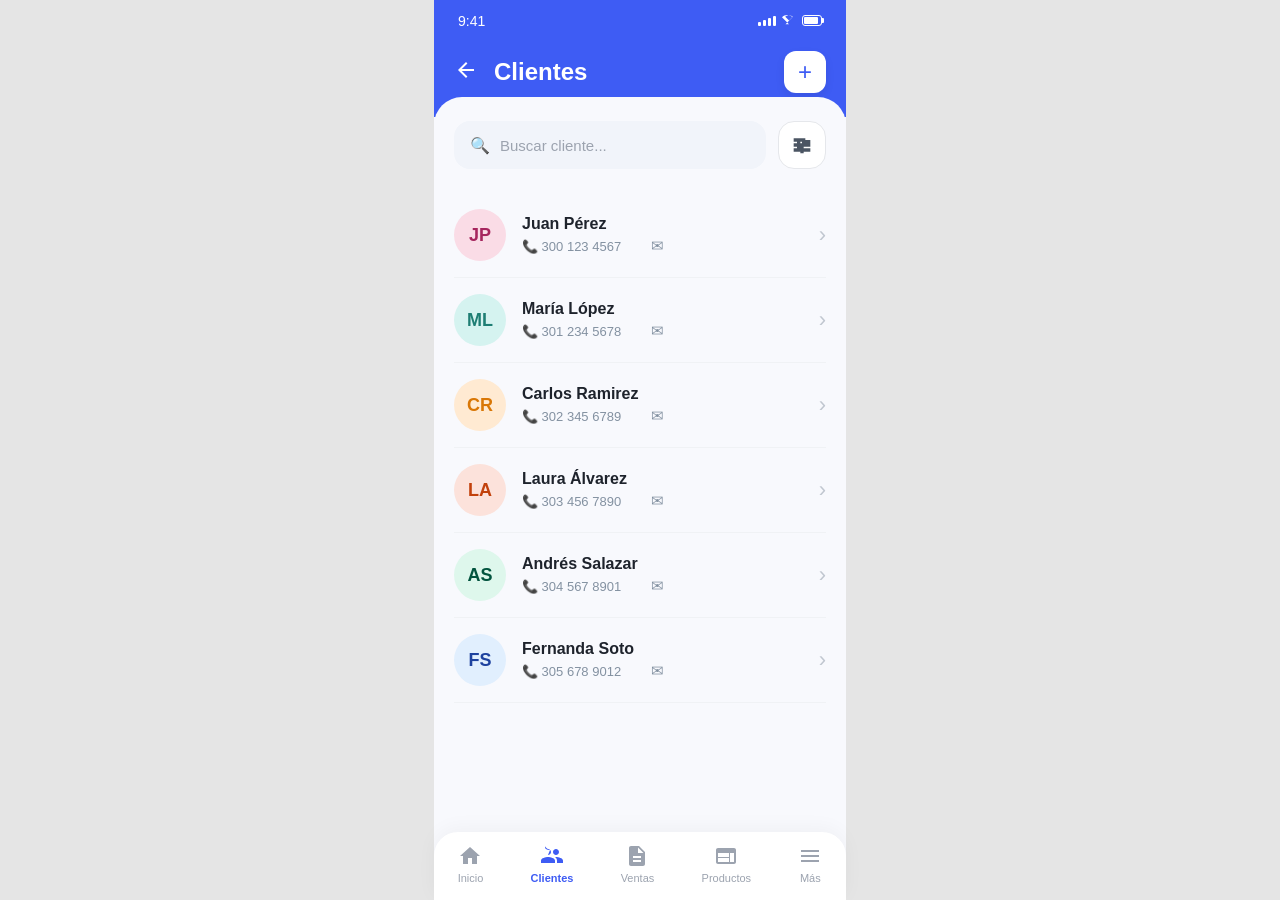
==== paginas/clientes.html @ b9015985 "se agrego clientes.html y clientes.css" ====
<!DOCTYPE html>
<html lang="es">
<head>
    <meta charset="UTF-8">
    <meta name="viewport" content="width=device-width, initial-scale=1.0">
    <title>ClienGo Clientes</title>
    <link rel="stylesheet" href="../Css/clientes.css">
</head>
<body>

    <div class="app-container content-white-bg">
        
        <div class="top-blue-container">
            <div class="status-bar">
                <div class="status-time">9:41</div>
                <div class="status-icons">
                    <div class="icon-signal">
                        <span></span><span></span><span></span><span></span>
                    </div>
                    <div class="icon-wifi">
                        <svg width="14" height="14" viewBox="0 0 24 24" fill="currentColor"><path d="M12 21l-12-12c2.4-2.4 5.6-3.7 9-3.7s6.6 1.3 9 3.7l-12 12zm0-15.5c-2.4 0-4.7.9-6.4 2.6l6.4 6.4 6.4-6.4c-1.7-1.7-4-2.6-6.4-2.6z"/></svg>
                    </div>
                    <div class="icon-battery">
                        <div class="icon-battery-level"></div>
                    </div>
                </div>
            </div>

            <header class="header-inline">
                <div class="header-back-title">
                    <div class="back-btn">
                        <svg viewBox="0 0 24 24"><path d="M20 11H7.83l5.59-5.59L12 4l-8 8 8 8 1.41-1.41L7.83 13H20v-2z"/></svg>
                    </div>
                    <h1>Clientes</h1>
                </div>
                <button class="add-btn">+</button>
            </header>
        </div>

        <div class="main-content">
            
            <div class="search-filter-container">
                <div class="search-box">
                    <span class="search-icon">🔍</span>
                    <input type="text" placeholder="Buscar cliente..." disabled>
                </div>
                <button class="filter-btn">
                    <svg viewBox="0 0 24 24"><path d="M3 17v2h6v-2H3zM3 5v2h10V5H3zm10 16v-2h8v-2h-8v-2h-2v6h2zM7 9v2H3v2h4v2h2V9H7zm14 4v-2H11v2h10zm-6-4h6V7h-6V5h-2v6h2V9z"/></svg>
                </button>
            </div>

            <div class="clients-list">
                
                <div class="client-item">
                    <div class="avatar-circle av-pink">JP</div>
                    <div class="client-info">
                        <h2>Juan Pérez</h2>
                        <div class="client-meta">
                            <span class="meta-phone">📞 300 123 4567</span>
                            <span class="meta-mail">✉</span>
                        </div>
                    </div>
                    <div class="arrow-right">›</div>
                </div>

                <div class="client-item">
                    <div class="avatar-circle av-teal">ML</div>
                    <div class="client-info">
                        <h2>María López</h2>
                        <div class="client-meta">
                            <span class="meta-phone">📞 301 234 5678</span>
                            <span class="meta-mail">✉</span>
                        </div>
                    </div>
                    <div class="arrow-right">›</div>
                </div>

                <div class="client-item">
                    <div class="avatar-circle av-orange">CR</div>
                    <div class="client-info">
                        <h2>Carlos Ramirez</h2>
                        <div class="client-meta">
                            <span class="meta-phone">📞 302 345 6789</span>
                            <span class="meta-mail">✉</span>
                        </div>
                    </div>
                    <div class="arrow-right">›</div>
                </div>

                <div class="client-item">
                    <div class="avatar-circle av-peach">LA</div>
                    <div class="client-info">
                        <h2>Laura Álvarez</h2>
                        <div class="client-meta">
                            <span class="meta-phone">📞 303 456 7890</span>
                            <span class="meta-mail">✉</span>
                        </div>
                    </div>
                    <div class="arrow-right">›</div>
                </div>

                <div class="client-item">
                    <div class="avatar-circle av-green">AS</div>
                    <div class="client-info">
                        <h2>Andrés Salazar</h2>
                        <div class="client-meta">
                            <span class="meta-phone">📞 304 567 8901</span>
                            <span class="meta-mail">✉</span>
                        </div>
                    </div>
                    <div class="arrow-right">›</div>
                </div>

                <div class="client-item">
                    <div class="avatar-circle av-blue">FS</div>
                    <div class="client-info">
                        <h2>Fernanda Soto</h2>
                        <div class="client-meta">
                            <span class="meta-phone">📞 305 678 9012</span>
                            <span class="meta-mail">✉</span>
                        </div>
                    </div>
                    <div class="arrow-right">›</div>
                </div>

            </div>
        </div>

        <nav class="bottom-nav">
            <div class="nav-item">
                <svg viewBox="0 0 24 24"><path d="M10 20v-6h4v6h5v-8h3L12 3 2 12h3v8z"/></svg>
                <div>Inicio</div>
            </div>
            <div class="nav-item active">
                <svg viewBox="0 0 24 24"><path d="M16 11c1.66 0 2.99-1.34 2.99-3S17.66 5 16 5c-1.66 0-3 1.34-3 3s1.34 3 3 3zm-8 0c1.66 0 2.99-1.34 2.99-3S9.66 5 8 5C6.34 5 5 1.34 5 3s1.34 3 5 3zm0 2c-2.33 0-7 1.17-7 3.5V19h14v-2.5c0-2.33-4.67-3.5-7-3.5zm8 0c-.29 0-.62.02-.97.05 1.16.84 1.97 1.97 1.97 3.45V19h6v-2.5c0-2.33-4.67-3.5-7-3.5z"/></svg>
                <div>Clientes</div>
            </div>
            <div class="nav-item">
                <svg viewBox="0 0 24 24"><path d="M14 2H6c-1.1 0-1.99.89-1.99 2L4 20c0 1.1.89 2 1.99 2H18c1.1 0 2-.9 2-2V8l-6-6zm2 16H8v-2h8v2zm0-4H8v-2h8v2zm-3-5V3.5L18.5 9H13z"/></svg>
                <div>Ventas</div>
            </div>
            <div class="nav-item">
                <svg viewBox="0 0 24 24"><path d="M20 4H4c-1.1 0-1.99.89-1.99 2L2 18c0 1.1.9 2 2 2h16c1.1 0 2-.9 2-2V6c0-1.1-.9-2-2-2zm-5 14H4v-4h11v4zm0-5H4V9h11v4zm5 5h-4V9h4v9z"/></svg>
                <div>Productos</div>
            </div>
            <div class="nav-item">
                <svg viewBox="0 0 24 24"><path d="M3 18h18v-2H3v2zm0-5h18v-2H3v2zm0-7v2h18V6H3z"/></svg>
                <div>Más</div>
            </div>
        </nav>
    </div>
</body>
</html>
---- Css/clientes.css ----
/* --- RESET & VARIABLES GLOBALES --- */
* {
    margin: 0;
    padding: 0;
    box-sizing: border-box;
    font-family: -apple-system, BlinkMacSystemFont, "Segoe UI", Roboto, Helvetica, Arial, sans-serif;
}

:root {
    --primary-blue: #3E5CF4; /* Tono azul vibrante de ClienGo */
    --light-gray-bg: #F8F9FD;
    --text-dark: #1E232C;
    --text-muted: #8391A1;
    --text-white: #FFFFFF;
    
    /* Paleta de colores pastel para los Avatares de clientes */
    --av-pink: #FADCE6;
    --av-pink-txt: #A6265E;
    --av-teal: #D5F3F0;
    --av-teal-txt: #1E7E74;
    --av-orange: #FFEAD2;
    --av-orange-txt: #D97706;
    --av-peach: #FCE2DB;
    --av-peach-txt: #C2410C;
    --av-green: #DEF7EC;
    --av-green-txt: #03543F;
    --av-blue: #E1EFFE;
    --av-blue-txt: #1E429F;
}

body {
    background-color: #E5E5E5;
    display: flex;
    justify-content: center;
    min-height: 100vh;
}

/* Teléfono contenedor */
.app-container {
    width: 100%;
    max-width: 412px;
    background-color: var(--primary-blue);
    min-height: 100vh;
    position: relative;
    padding-bottom: 90px;
    display: flex;
    flex-direction: column;
}

/* Modificador para fondo predominantemente claro */
.content-white-bg {
    background-color: var(--light-gray-bg);
}

/* --- BLOQUE AZUL SUPERIOR --- */
.top-blue-container {
    background-color: var(--primary-blue);
    padding-bottom: 24px;
}

/* Status Bar */
.status-bar {
    display: flex;
    justify-content: space-between;
    align-items: center;
    padding: 12px 24px;
    color: var(--text-white);
    font-size: 14px;
    font-weight: 500;
}

.status-icons {
    display: flex;
    gap: 6px;
    align-items: center;
}

.icon-signal {
    display: flex;
    align-items: flex-end;
    gap: 2px;
    height: 10px;
}
.icon-signal span {
    width: 3px;
    background-color: currentColor;
    border-radius: 1px;
}
.icon-signal span:nth-child(1) { height: 4px; }
.icon-signal span:nth-child(2) { height: 6px; }
.icon-signal span:nth-child(3) { height: 8px; }
.icon-signal span:nth-child(4) { height: 10px; }

.icon-battery {
    width: 20px;
    height: 11px;
    border: 1px solid currentColor;
    border-radius: 3px;
    position: relative;
    padding: 1px;
}
.icon-battery::after {
    content: '';
    position: absolute;
    right: -3px;
    top: 2px;
    width: 2px;
    height: 5px;
    background-color: currentColor;
    border-radius: 0 1px 1px 0;
}
.icon-battery-level {
    height: 100%;
    width: 85%;
    background-color: currentColor;
    border-radius: 1px;
}

/* Header */
.header-inline {
    display: flex;
    justify-content: space-between;
    align-items: center;
    padding: 10px 20px 0 20px;
    color: var(--text-white);
}

.header-back-title {
    display: flex;
    align-items: center;
    gap: 16px;
}

.back-btn svg {
    width: 24px;
    height: 24px;
    fill: currentColor;
    cursor: pointer;
}

.header-back-title h1 {
    font-size: 24px;
    font-weight: 600;
}

.add-btn {
    width: 42px;
    height: 42px;
    border-radius: 12px;
    background-color: var(--text-white);
    color: var(--primary-blue);
    border: none;
    font-size: 24px;
    font-weight: 500;
    display: flex;
    justify-content: center;
    align-items: center;
    cursor: pointer;
    box-shadow: 0 4px 10px rgba(0, 0, 0, 0.08);
}

/* --- CUERPO PRINCIPAL CON CURVAS REALES --- */
.main-content {
    background-color: var(--light-gray-bg);
    border-top-left-radius: 28px;
    border-top-right-radius: 28px;
    margin-top: -20px;
    padding: 24px 20px;
    flex-grow: 1;
}

/* Buscador y Filtro */
.search-filter-container {
    display: flex;
    gap: 12px;
    margin-bottom: 24px;
}

.search-box {
    background-color: #F1F4FA;
    border-radius: 16px;
    display: flex;
    align-items: center;
    padding: 0 16px;
    flex-grow: 1;
    height: 48px;
}

.search-icon {
    font-size: 16px;
    color: var(--text-muted);
    margin-right: 10px;
}

.search-box input {
    border: none;
    background: transparent;
    font-size: 15px;
    width: 100%;
    color: var(--text-dark);
    outline: none;
}

.search-box input::placeholder {
    color: #9CA3AF;
}

.filter-btn {
    width: 48px;
    height: 48px;
    border-radius: 16px;
    background-color: var(--text-white);
    border: 1px solid #E5E7EB;
    display: flex;
    justify-content: center;
    align-items: center;
    cursor: pointer;
}

.filter-btn svg {
    width: 20px;
    height: 20px;
    fill: none;
    stroke: #4B5563;
    stroke-width: 2;
}

/* --- LISTA DE CLIENTES --- */
.clients-list {
    display: flex;
    flex-direction: column;
}

.client-item {
    display: flex;
    align-items: center;
    background-color: transparent;
    padding: 16px 0;
    border-bottom: 1px solid #F0F2F5; /* Separador sutil */
    position: relative;
}

/* Círculos con las iniciales */
.avatar-circle {
    width: 52px;
    height: 52px;
    border-radius: 50%;
    display: flex;
    justify-content: center;
    align-items: center;
    font-size: 18px;
    font-weight: 600;
    margin-right: 16px;
    flex-shrink: 0;
}

/* Clases de colores individuales basados en la imagen */
.av-pink { background-color: var(--av-pink); color: var(--av-pink-txt); }
.av-teal { background-color: var(--av-teal); color: var(--av-teal-txt); }
.av-orange { background-color: var(--av-orange); color: var(--av-orange-txt); }
.av-peach { background-color: var(--av-peach); color: var(--av-peach-txt); }
.av-green { background-color: var(--av-green); color: var(--av-green-txt); }
.av-blue { background-color: var(--av-blue); color: var(--av-blue-txt); }

.client-info {
    flex-grow: 1;
}

.client-info h2 {
    font-size: 16px;
    font-weight: 600;
    color: var(--text-dark);
    margin-bottom: 4px;
}

.client-meta {
    display: flex;
    align-items: center;
    gap: 30px; /* Separación amplia como en el diseño */
}

.meta-phone {
    font-size: 13px;
    color: var(--text-muted);
    font-weight: 400;
}

.meta-mail {
    font-size: 15px;
    color: var(--text-muted);
}

.arrow-right {
    font-size: 22px;
    color: #C1C7D0;
    font-weight: 300;
    padding-left: 10px;
}

/* --- MENÚ DE NAVEGACIÓN INFERIOR --- */
.bottom-nav {
    position: fixed;
    bottom: 0;
    width: 100%;
    max-width: 412px;
    background-color: var(--text-white);
    display: flex;
    justify-content: space-around;
    align-items: center;
    padding: 12px 0 16px 0;
    border-top-left-radius: 24px;
    border-top-right-radius: 24px;
    box-shadow: 0 -4px 20px rgba(0, 0, 0, 0.04);
    z-index: 10;
}

.nav-item {
    display: flex;
    flex-direction: column;
    align-items: center;
    color: #9CA3AF;
    font-size: 11px;
    font-weight: 500;
    text-decoration: none;
    gap: 4px;
    cursor: pointer;
}

.nav-item.active {
    color: var(--primary-blue);
    font-weight: 600;
}

.nav-item svg {
    width: 24px;
    height: 24px;
    fill: currentColor;
}
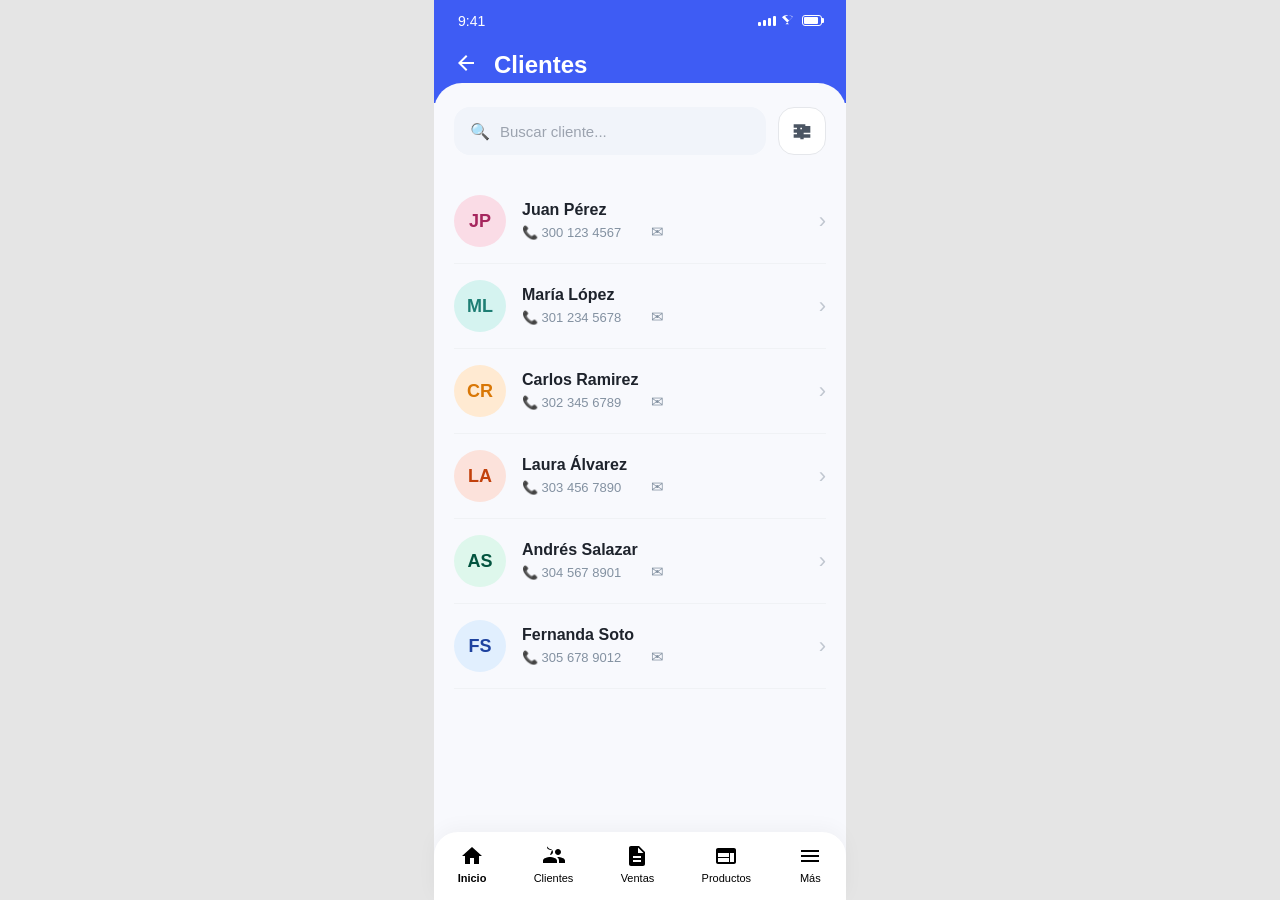
==== commit 7b15a85e: "se realizo varias correcciones" ====
--- a/paginas/clientes.html
+++ b/paginas/clientes.html
@@ -28,12 +28,13 @@
 
             <header class="header-inline">
                 <div class="header-back-title">
-                    <div class="back-btn">
-                        <svg viewBox="0 0 24 24"><path d="M20 11H7.83l5.59-5.59L12 4l-8 8 8 8 1.41-1.41L7.83 13H20v-2z"/></svg>
-                    </div>
+                    <a href="../index.html" style="text-decoration: none; color: inherit; display: flex; align-items: center;">
+                        <div class="back-btn" style="cursor: pointer;">
+                            <svg viewBox="0 0 24 24"><path d="M20 11H7.83l5.59-5.59L12 4l-8 8 8 8 1.41-1.41L7.83 13H20v-2z"/></svg>
+                        </div>
+                    </a>
                     <h1>Clientes</h1>
                 </div>
-                <button class="add-btn">+</button>
             </header>
         </div>
 
@@ -126,28 +127,29 @@
             </div>
         </div>
 
-        <nav class="bottom-nav">
-            <div class="nav-item">
-                <svg viewBox="0 0 24 24"><path d="M10 20v-6h4v6h5v-8h3L12 3 2 12h3v8z"/></svg>
-                <div>Inicio</div>
-            </div>
-            <div class="nav-item active">
-                <svg viewBox="0 0 24 24"><path d="M16 11c1.66 0 2.99-1.34 2.99-3S17.66 5 16 5c-1.66 0-3 1.34-3 3s1.34 3 3 3zm-8 0c1.66 0 2.99-1.34 2.99-3S9.66 5 8 5C6.34 5 5 1.34 5 3s1.34 3 5 3zm0 2c-2.33 0-7 1.17-7 3.5V19h14v-2.5c0-2.33-4.67-3.5-7-3.5zm8 0c-.29 0-.62.02-.97.05 1.16.84 1.97 1.97 1.97 3.45V19h6v-2.5c0-2.33-4.67-3.5-7-3.5z"/></svg>
-                <div>Clientes</div>
-            </div>
-            <div class="nav-item">
-                <svg viewBox="0 0 24 24"><path d="M14 2H6c-1.1 0-1.99.89-1.99 2L4 20c0 1.1.89 2 1.99 2H18c1.1 0 2-.9 2-2V8l-6-6zm2 16H8v-2h8v2zm0-4H8v-2h8v2zm-3-5V3.5L18.5 9H13z"/></svg>
-                <div>Ventas</div>
-            </div>
-            <div class="nav-item">
-                <svg viewBox="0 0 24 24"><path d="M20 4H4c-1.1 0-1.99.89-1.99 2L2 18c0 1.1.9 2 2 2h16c1.1 0 2-.9 2-2V6c0-1.1-.9-2-2-2zm-5 14H4v-4h11v4zm0-5H4V9h11v4zm5 5h-4V9h4v9z"/></svg>
-                <div>Productos</div>
-            </div>
-            <div class="nav-item">
-                <svg viewBox="0 0 24 24"><path d="M3 18h18v-2H3v2zm0-5h18v-2H3v2zm0-7v2h18V6H3z"/></svg>
-                <div>Más</div>
-            </div>
-        </nav>
+    <nav class="bottom-nav">
+        <a href="../index.html" class="nav-item active" style="text-decoration: none; color: inherit;">
+            <svg viewBox="0 0 24 24"><path d="M10 20v-6h4v6h5v-8h3L12 3 2 12h3v8z"/></svg>
+            <div>Inicio</div>
+        </a>
+        <a href="/paginas/clientes.html" class="nav-item" style="text-decoration: none; color: inherit;">
+            <svg viewBox="0 0 24 24"><path d="M16 11c1.66 0 2.99-1.34 2.99-3S17.66 5 16 5c-1.66 0-3 1.34-3 3s1.34 3 3 3zm-8 0c1.66 0 2.99-1.34 2.99-3S9.66 5 8 5C6.34 5 5 1.34 5 3s1.34 3 5 3zm0 2c-2.33 0-7 1.17-7 3.5V19h14v-2.5c0-2.33-4.67-3.5-7-3.5zm8 0c-.29 0-.62.02-.97.05 1.16.84 1.97 1.97 1.97 3.45V19h6v-2.5c0-2.33-4.67-3.5-7-3.5z"/></svg>
+            <div>Clientes</div>
+        </a>
+        <a href="/paginas/ventas.html" class="nav-item" style="text-decoration: none; color: inherit;">
+            <svg viewBox="0 0 24 24"><path d="M14 2H6c-1.1 0-1.99.89-1.99 2L4 20c0 1.1.89 2 1.99 2H18c1.1 0 2-.9 2-2V8l-6-6zm2 16H8v-2h8v2zm0-4H8v-2h8v2zm-3-5V3.5L18.5 9H13z"/></svg>
+            <div>Ventas</div>
+        </a>
+        <a href="/paginas/productos.html" class="nav-item" style="text-decoration: none; color: inherit;">
+            <svg viewBox="0 0 24 24"><path d="M20 4H4c-1.1 0-1.99.89-1.99 2L2 18c0 1.1.9 2 2 2h16c1.1 0 2-.9 2-2V6c0-1.1-.9-2-2-2zm-5 14H4v-4h11v4zm0-5H4V9h11v4zm5 5h-4V9h4v9z"/></svg>
+            <div>Productos</div>
+        </a>
+        <a href="/paginas/otros.html" class="nav-item" style="text-decoration: none; color: inherit;">
+            <svg viewBox="0 0 24 24"><path d="M3 18h18v-2H3v2zm0-5h18v-2H3v2zm0-7v2h18V6H3z"/></svg>
+            <div>Más</div>
+        </a>
+    </nav>
+    
     </div>
 </body>
 </html>
